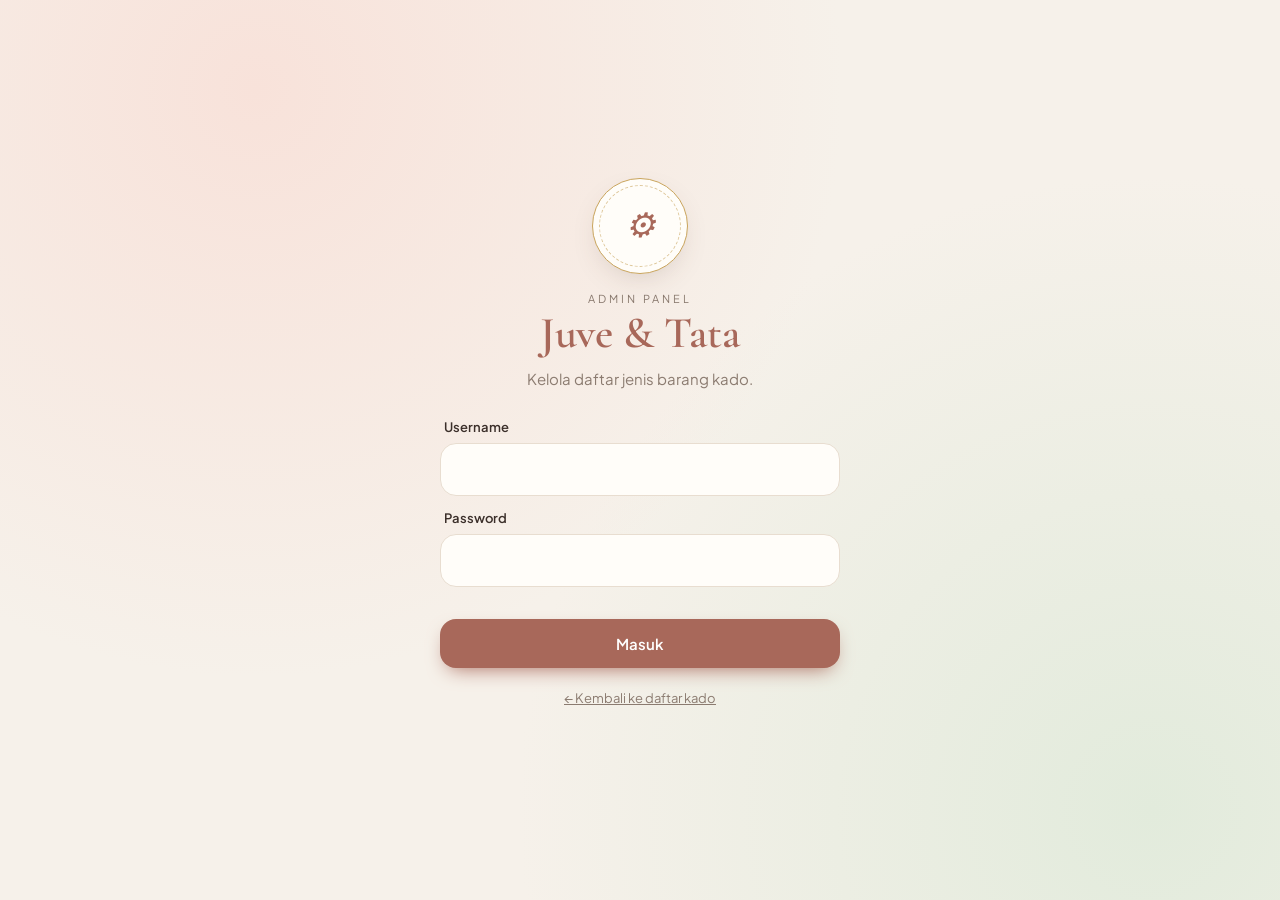
==== admin/index.html @ 886222eb "Wedding gift list Juve & Tata Co-Authored-By: Claude Opus 5.5 <noreply@anthropic.com>" ====
<!doctype html>
<html lang="id">
<head>
  <meta charset="utf-8">
  <meta name="viewport" content="width=device-width, initial-scale=1, viewport-fit=cover">
  <title>Admin · Gift Juve & Tata</title>
  <meta name="robots" content="noindex">
  <meta name="theme-color" content="#f6f1ea">
  <link rel="icon" href="data:image/svg+xml,<svg xmlns='http://www.w3.org/2000/svg' viewBox='0 0 100 100'><text y='.9em' font-size='90'>⚙️</text></svg>">
  <link rel="preconnect" href="https://fonts.googleapis.com">
  <link rel="preconnect" href="https://fonts.gstatic.com" crossorigin>
  <link href="https://fonts.googleapis.com/css2?family=Cormorant+Garamond:ital,wght@0,500;0,600;1,500&family=Plus+Jakarta+Sans:wght@400;500;600;700&display=swap" rel="stylesheet">
  <link rel="stylesheet" href="../assets/style.css">
</head>
<body>
  <section class="welcome" id="login">
    <form class="welcome-card" id="loginForm">
      <div class="monogram">⚙</div>
      <p class="eyebrow">Admin Panel</p>
      <h1>Juve &amp; Tata</h1>
      <p class="lead">Kelola daftar jenis barang kado.</p>
      <div class="form">
        <div class="field"><label for="u">Username</label><input class="input" id="u" autocomplete="username" required></div>
        <div class="field"><label for="p">Password</label><input class="input" id="p" type="password" autocomplete="current-password" required></div>
      </div>
      <button class="btn btn-primary btn-block" type="submit">Masuk</button>
      <p style="margin-top:18px"><a href="../" style="color:var(--muted);font-size:13px">← Kembali ke daftar kado</a></p>
    </form>
  </section>

  <main class="app hidden" id="app">
    <header class="top">
      <div class="brand"><p class="eyebrow">Admin Panel</p><h2>Gift List</h2></div>
      <button class="me" id="logout"><div class="avatar">JT</div><span>Keluar</span></button>
    </header>

    <div class="progress-card">
      <div class="ring" id="ring" data-label="0%"></div>
      <div><h3 id="progTitle">Memuat…</h3><p id="progSub"></p></div>
    </div>

    <div class="seg" id="tabs" style="margin-top:16px">
      <button data-tab="items" class="active">Daftar Barang</button>
      <button data-tab="settings">Pengaturan</button>
    </div>

    <section id="tab-items">
      <div class="toolbar">
        <label class="search">
          <svg width="18" height="18" viewBox="0 0 24 24" fill="none" stroke="currentColor" stroke-width="2.2" stroke-linecap="round"><circle cx="11" cy="11" r="7"/><path d="m20 20-3.5-3.5"/></svg>
          <input class="input" id="q" type="search" placeholder="Cari barang atau nama tamu…">
        </label>
      </div>
      <button class="btn btn-primary btn-block" id="addBtn" style="margin-top:0">＋ Tambah jenis barang</button>
      <div id="list"><div class="loading"><div class="spinner"></div>Memuat…</div></div>
    </section>

    <section id="tab-settings" class="hidden">
      <div class="panel">
        <h3><span class="status-dot" id="dot"></span><span id="connTitle"></span></h3>
        <p id="connSub"></p>
        <ol>
          <li>Buka <a href="https://github.com/settings/personal-access-tokens/new" target="_blank" rel="noopener">GitHub → Fine-grained token</a> (login sebagai <code>gift-wedding-juve-tata</code>).</li>
          <li>Repository access: <b>Only select repositories</b> → <code>gift-wedding-juve-tata.github.io</code>.</li>
          <li>Permissions → Repository → <b>Contents: Read and write</b>. Expiration: setelah acara selesai.</li>
          <li>Generate, salin token, tempel di bawah lalu Simpan.</li>
        </ol>
        <div class="form">
          <input class="input" id="tokenIn" type="password" placeholder="github_pat_…" autocomplete="off">
        </div>
        <button class="btn btn-primary btn-block" id="saveToken" style="margin-top:0">Simpan token</button>
        <p style="margin:12px 0 0">Setelah disimpan, situs butuh ±1 menit untuk ter-update.</p>
      </div>
      <div class="panel">
        <h3>Unduh data</h3>
        <p>Simpan salinan daftar kado + nama pemberi dalam format CSV (bisa dibuka di Excel).</p>
        <button class="btn btn-ghost btn-block" id="dlBtn" style="margin-top:0">⬇ Unduh gifts.csv</button>
      </div>
    </section>
  </main>

  <div id="sheetRoot"></div>

  <script src="../config.js"></script>
  <script>window.GIFT_BASE = "../";</script>
  <script src="../assets/store.js"></script>
  <script src="../assets/ui.js"></script>
  <script src="../assets/admin.js"></script>
</body>
</html>
---- assets/style.css ----
:root {
  --bg: #f6f1ea;
  --bg-deep: #ede4d8;
  --card: #fffdf9;
  --ink: #3b2f2a;
  --muted: #8b7b70;
  --line: #e8ddd0;
  --rose: #c48b7c;
  --rose-deep: #a8685a;
  --rose-soft: #f5e4de;
  --sage: #8fa58a;
  --sage-soft: #e6eee2;
  --gold: #c9a45c;
  --gold-soft: #f7ecd4;
  --shadow: 0 10px 30px -12px rgba(92, 64, 51, .25);
  --radius: 22px;
  --serif: "Cormorant Garamond", Georgia, serif;
  --sans: "Plus Jakarta Sans", system-ui, -apple-system, sans-serif;
}

* { box-sizing: border-box; -webkit-tap-highlight-color: transparent; }
html, body { margin: 0; }
body {
  font-family: var(--sans);
  color: var(--ink);
  background:
    radial-gradient(circle at 10% 0%, #f9e9e2 0, transparent 40%),
    radial-gradient(circle at 100% 30%, #e9efe4 0, transparent 35%),
    var(--bg);
  min-height: 100vh;
  -webkit-font-smoothing: antialiased;
}
button, input, select { font: inherit; color: inherit; }
button { cursor: pointer; border: 0; background: none; }
.hidden { display: none !important; }

.app { max-width: 560px; margin: 0 auto; padding: 0 16px 120px; }

/* ---------- Welcome ---------- */
.welcome {
  position: fixed; inset: 0; z-index: 50;
  display: grid; place-items: center; padding: 24px;
  background:
    radial-gradient(circle at 20% 10%, #f8e2da 0, transparent 45%),
    radial-gradient(circle at 90% 90%, #e2ebdc 0, transparent 45%),
    var(--bg);
  animation: fade .5s ease;
}
.welcome-card { width: 100%; max-width: 400px; text-align: center; }
.monogram {
  width: 96px; height: 96px; margin: 0 auto 18px; border-radius: 50%;
  display: grid; place-items: center;
  border: 1.5px solid var(--gold); color: var(--rose-deep);
  font-family: var(--serif); font-size: 34px; font-style: italic;
  background: var(--card); box-shadow: var(--shadow);
  position: relative;
}
.monogram::after { content: ""; position: absolute; inset: 6px; border-radius: 50%; border: 1px dashed var(--gold); opacity: .6; }
.eyebrow { text-transform: uppercase; letter-spacing: .28em; font-size: 11px; color: var(--muted); margin: 0 0 6px; }
.welcome h1 { font-family: var(--serif); font-weight: 600; font-size: 44px; line-height: 1; margin: 0 0 12px; color: var(--rose-deep); }
.welcome p.lead { color: var(--muted); margin: 0 0 28px; line-height: 1.6; font-size: 15px; }
.field { text-align: left; }
.field label { display: block; font-size: 13px; font-weight: 600; margin: 0 0 8px 4px; }
.input {
  width: 100%; padding: 15px 18px; border-radius: 16px;
  border: 1.5px solid var(--line); background: var(--card);
  outline: none; transition: border-color .2s, box-shadow .2s; font-size: 16px;
}
.input:focus { border-color: var(--rose); box-shadow: 0 0 0 4px var(--rose-soft); }
.btn {
  display: inline-flex; align-items: center; justify-content: center; gap: 8px;
  padding: 15px 22px; border-radius: 16px; font-weight: 600; font-size: 15px;
  transition: transform .15s, background .2s, opacity .2s;
}
.btn:active { transform: scale(.97); }
.btn:disabled { opacity: .5; pointer-events: none; }
.btn-primary { background: var(--rose-deep); color: #fff; box-shadow: 0 8px 20px -8px var(--rose-deep); }
.btn-primary:hover { background: #95594c; }
.btn-ghost { background: var(--bg-deep); color: var(--ink); }
.btn-danger { background: #f6e1de; color: #a5453a; }
.btn-block { width: 100%; margin-top: 14px; }

/* ---------- Header ---------- */
.top {
  display: flex; align-items: center; justify-content: space-between; gap: 12px;
  padding: 22px 0 8px;
}
.brand .eyebrow { margin: 0; }
.brand h2 { font-family: var(--serif); font-size: 32px; margin: 2px 0 0; font-weight: 600; color: var(--rose-deep); line-height: 1; }
.me {
  display: flex; align-items: center; gap: 8px;
  padding: 6px 12px 6px 6px; border-radius: 999px;
  background: var(--card); border: 1px solid var(--line); font-size: 13px; font-weight: 600;
  max-width: 50%;
}
.me span { overflow: hidden; text-overflow: ellipsis; white-space: nowrap; }
.avatar {
  width: 30px; height: 30px; border-radius: 50%; flex: none;
  display: grid; place-items: center; color: #fff; font-size: 13px; font-weight: 700;
  background: linear-gradient(135deg, var(--rose), var(--gold));
}

.hello { margin: 10px 0 18px; color: var(--muted); font-size: 14px; line-height: 1.6; }
.hello b { color: var(--ink); }

/* ---------- Progress ---------- */
.progress-card {
  display: flex; align-items: center; gap: 18px;
  padding: 18px 20px; border-radius: var(--radius);
  background: linear-gradient(135deg, #fff 0%, var(--rose-soft) 100%);
  border: 1px solid var(--line); box-shadow: var(--shadow);
}
.ring { --p: 0; width: 64px; height: 64px; flex: none; border-radius: 50%;
  background: conic-gradient(var(--rose-deep) calc(var(--p) * 1%), #ead8d0 0);
  display: grid; place-items: center; transition: --p .6s;
}
.ring::before { content: attr(data-label); width: 50px; height: 50px; border-radius: 50%; background: var(--card); display: grid; place-items: center; font-weight: 700; font-size: 13px; }
.progress-card h3 { margin: 0 0 4px; font-size: 15px; }
.progress-card p { margin: 0; color: var(--muted); font-size: 13px; line-height: 1.5; }

/* ---------- Toolbar ---------- */
.toolbar { position: sticky; top: 0; z-index: 10; padding: 14px 0 10px; margin: 0 -16px; padding-left: 16px; padding-right: 16px;
  background: linear-gradient(var(--bg) 80%, transparent); }
.search { position: relative; }
.search svg { position: absolute; left: 16px; top: 50%; transform: translateY(-50%); color: var(--muted); }
.search .input { padding-left: 46px; }
.chips { display: flex; gap: 8px; overflow-x: auto; padding: 12px 0 2px; scrollbar-width: none; }
.chips::-webkit-scrollbar { display: none; }
.chip {
  flex: none; padding: 9px 14px; border-radius: 999px; font-size: 13px; font-weight: 600;
  background: var(--card); border: 1px solid var(--line); color: var(--muted); white-space: nowrap;
  transition: all .2s;
}
.chip.active { background: var(--ink); color: #fff; border-color: var(--ink); }
.seg { display: flex; gap: 4px; padding: 4px; background: var(--bg-deep); border-radius: 14px; margin-top: 10px; }
.seg button { flex: 1; padding: 8px; border-radius: 10px; font-size: 13px; font-weight: 600; color: var(--muted); }
.seg button.active { background: var(--card); color: var(--ink); box-shadow: 0 2px 8px -4px rgba(0,0,0,.2); }

/* ---------- Bubbles ---------- */
.section-title { display: flex; align-items: center; gap: 10px; margin: 24px 4px 12px; font-family: var(--serif); font-size: 22px; font-weight: 600; }
.section-title small { font-family: var(--sans); font-size: 12px; color: var(--muted); font-weight: 500; margin-left: auto; }
.grid { display: grid; grid-template-columns: repeat(3, 1fr); gap: 10px; }
@media (max-width: 380px) { .grid { grid-template-columns: repeat(2, 1fr); } }

.bubble {
  position: relative; display: flex; flex-direction: column; align-items: center; text-align: center;
  padding: 16px 8px 12px; border-radius: 22px; min-height: 140px;
  background: var(--card); border: 1.5px solid var(--line);
  transition: transform .18s, box-shadow .2s, border-color .2s;
  animation: pop .35s ease both;
}
.bubble:hover { transform: translateY(-2px); box-shadow: var(--shadow); border-color: var(--rose); }
.bubble:active { transform: scale(.96); }
.bubble .ico {
  width: 54px; height: 54px; border-radius: 50%; display: grid; place-items: center;
  font-size: 26px; background: var(--rose-soft); margin-bottom: 10px;
}
.bubble .name { font-size: 13px; font-weight: 600; line-height: 1.3; }
.bubble .tag { margin-top: auto; padding-top: 8px; font-size: 11px; font-weight: 600; color: var(--sage); }

.bubble.taken { background: #f3eee8; border-style: dashed; }
.bubble.taken .ico { background: #e9e2da; filter: grayscale(.7); opacity: .75; }
.bubble.taken .name { color: var(--muted); text-decoration: line-through; text-decoration-color: rgba(139,123,112,.5); }
.bubble.taken .tag { color: var(--rose-deep); display: flex; align-items: center; gap: 4px; max-width: 100%; }
.bubble.taken .tag span { overflow: hidden; text-overflow: ellipsis; white-space: nowrap; }

.bubble.mine { background: var(--gold-soft); border: 1.5px solid var(--gold); }
.bubble.mine .ico { background: #fff; }
.bubble.mine .tag { color: #9a7631; }
.bubble.mine::before {
  content: "✓"; position: absolute; top: 8px; right: 8px; width: 20px; height: 20px; border-radius: 50%;
  background: var(--gold); color: #fff; font-size: 11px; display: grid; place-items: center; font-weight: 700;
}

.empty { text-align: center; color: var(--muted); padding: 48px 16px; font-size: 14px; }
.empty .big { font-size: 40px; margin-bottom: 8px; }

/* ---------- My gifts bar ---------- */
.mybar {
  position: fixed; left: 50%; bottom: 16px; transform: translateX(-50%); z-index: 20;
  width: calc(100% - 32px); max-width: 528px;
  display: flex; align-items: center; gap: 12px; padding: 12px 14px 12px 18px;
  border-radius: 20px; background: var(--ink); color: #fff; box-shadow: 0 16px 40px -12px rgba(0,0,0,.45);
  animation: up .35s ease;
}
.mybar .txt { flex: 1; font-size: 13px; line-height: 1.4; min-width: 0; }
.mybar .txt b { display: block; font-size: 14px; }
.mybar .txt span { opacity: .7; display: block; overflow: hidden; text-overflow: ellipsis; white-space: nowrap; }
.mybar .btn { padding: 10px 14px; background: var(--gold); color: var(--ink); font-size: 13px; }

/* ---------- Sheet ---------- */
.overlay { position: fixed; inset: 0; z-index: 40; background: rgba(40, 28, 22, .4); backdrop-filter: blur(3px); animation: fade .2s ease; }
.sheet {
  position: fixed; left: 50%; bottom: 0; transform: translateX(-50%); z-index: 41;
  width: 100%; max-width: 560px; max-height: 88vh; overflow-y: auto;
  background: var(--card); border-radius: 28px 28px 0 0; padding: 12px 22px 28px;
  animation: up .3s cubic-bezier(.2,.9,.3,1.1);
  text-align: center;
}
.sheet .grab { width: 44px; height: 5px; border-radius: 9px; background: var(--line); margin: 0 auto 18px; }
.sheet .ico-lg { width: 84px; height: 84px; border-radius: 50%; margin: 0 auto 14px; display: grid; place-items: center; font-size: 42px; background: var(--rose-soft); }
.sheet h3 { font-family: var(--serif); font-size: 28px; margin: 0 0 4px; font-weight: 600; }
.sheet .cat { font-size: 12px; text-transform: uppercase; letter-spacing: .18em; color: var(--muted); margin-bottom: 14px; }
.sheet p { color: var(--muted); line-height: 1.6; font-size: 14px; margin: 0 0 18px; }
.sheet .actions { display: flex; gap: 10px; }
.sheet .actions .btn { flex: 1; }
.sheet .note { background: var(--sage-soft); color: #556b51; border-radius: 14px; padding: 12px; font-size: 13px; text-align: left; margin-bottom: 16px; line-height: 1.5; }
.sheet .list { text-align: left; margin: 0 0 16px; padding: 0; list-style: none; }
.sheet .list li { display: flex; align-items: center; gap: 12px; padding: 10px 0; border-bottom: 1px solid var(--line); font-size: 14px; font-weight: 600; }
.sheet .list li .e { width: 38px; height: 38px; border-radius: 50%; display: grid; place-items: center; background: var(--gold-soft); font-size: 18px; }

/* ---------- Toast ---------- */
.toast {
  position: fixed; top: 16px; left: 50%; transform: translateX(-50%); z-index: 60;
  padding: 12px 18px; border-radius: 14px; background: var(--ink); color: #fff; font-size: 14px; font-weight: 500;
  box-shadow: var(--shadow); animation: down .3s ease; max-width: calc(100% - 32px); text-align: center;
}
.toast.err { background: #a5453a; }

.banner { margin: 12px 0 0; padding: 10px 14px; border-radius: 14px; font-size: 13px; background: var(--gold-soft); color: #7d5f24; line-height: 1.5; }

.footer { text-align: center; margin: 40px 0 0; color: var(--muted); font-size: 13px; line-height: 1.7; }
.footer .script { font-family: var(--serif); font-size: 22px; font-style: italic; color: var(--rose-deep); }

.spinner { width: 18px; height: 18px; border-radius: 50%; border: 2.5px solid rgba(255,255,255,.4); border-top-color: #fff; animation: spin .7s linear infinite; }
.loading { display: grid; place-items: center; padding: 60px 0; color: var(--muted); gap: 12px; font-size: 14px; }
.loading .spinner { border-color: var(--line); border-top-color: var(--rose-deep); width: 28px; height: 28px; }

@keyframes fade { from { opacity: 0; } }
@keyframes up { from { transform: translate(-50%, 100%); } }
@keyframes down { from { transform: translate(-50%, -20px); opacity: 0; } }
@keyframes pop { from { transform: scale(.92); opacity: 0; } }
@keyframes spin { to { transform: rotate(360deg); } }
@property --p { syntax: "<number>"; inherits: false; initial-value: 0; }

/* ---------- Admin ---------- */
.admin-row { display: flex; align-items: center; gap: 12px; padding: 12px 14px; background: var(--card); border: 1px solid var(--line); border-radius: 16px; margin-bottom: 8px; }
.admin-row .e { width: 40px; height: 40px; flex: none; border-radius: 50%; display: grid; place-items: center; background: var(--rose-soft); font-size: 20px; }
.admin-row .t { flex: 1; min-width: 0; }
.admin-row .t b { display: block; font-size: 14px; }
.admin-row .t span { font-size: 12px; color: var(--muted); }
.admin-row .t span.who { color: var(--rose-deep); font-weight: 600; }
.icon-btn { width: 36px; height: 36px; flex: none; border-radius: 12px; display: grid; place-items: center; background: var(--bg); color: var(--muted); font-size: 15px; }
.icon-btn:hover { background: var(--bg-deep); color: var(--ink); }
.form { text-align: left; display: grid; gap: 14px; margin-bottom: 18px; }
.emoji-pick { display: flex; flex-wrap: wrap; gap: 6px; margin-top: 8px; }
.emoji-pick button { width: 38px; height: 38px; border-radius: 10px; background: var(--bg); font-size: 18px; }
.emoji-pick button:hover { background: var(--rose-soft); }
.panel { background: var(--card); border: 1px solid var(--line); border-radius: var(--radius); padding: 20px; margin-top: 16px; }
.panel h3 { margin: 0 0 6px; font-size: 16px; }
.panel p { color: var(--muted); font-size: 13px; line-height: 1.6; margin: 0 0 14px; }
.panel ol { color: var(--muted); font-size: 13px; line-height: 1.7; padding-left: 18px; margin: 0 0 14px; }
.panel code { background: var(--bg); padding: 1px 6px; border-radius: 6px; font-size: 12px; color: var(--ink); }
.status-dot { display: inline-block; width: 8px; height: 8px; border-radius: 50%; margin-right: 6px; background: var(--sage); }
.status-dot.off { background: #c9564a; }
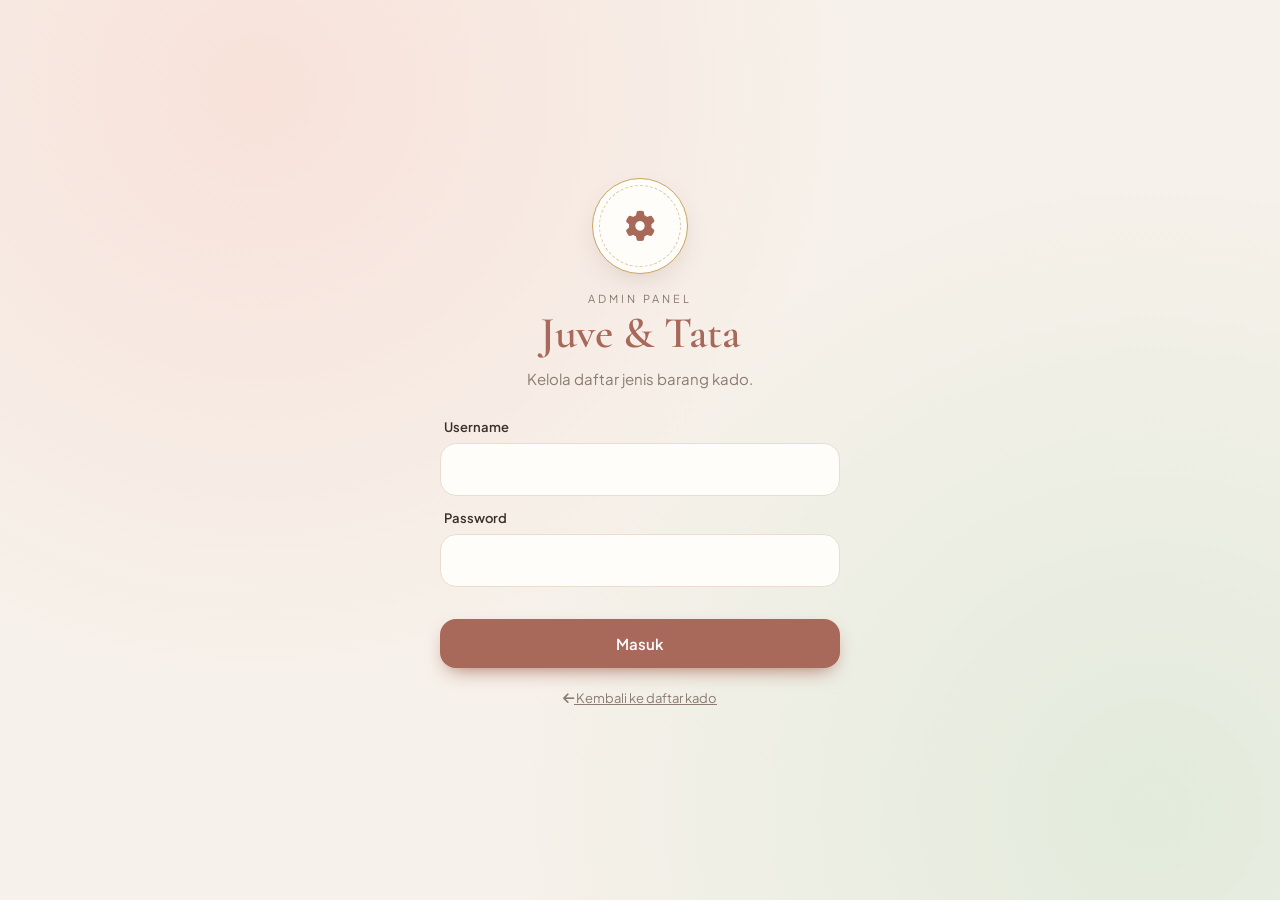
==== commit 16055868: "Ganti emoji dengan ikon Font Awesome, tambah animasi layar sambutan Co-Authored-By: Claude Opus 5.5 " ====
--- a/admin/index.html
+++ b/admin/index.html
@@ -6,16 +6,17 @@
   <title>Admin · Gift Juve & Tata</title>
   <meta name="robots" content="noindex">
   <meta name="theme-color" content="#f6f1ea">
-  <link rel="icon" href="data:image/svg+xml,<svg xmlns='http://www.w3.org/2000/svg' viewBox='0 0 100 100'><text y='.9em' font-size='90'>⚙️</text></svg>">
+  <link rel="icon" href="data:image/svg+xml,<svg xmlns='http://www.w3.org/2000/svg' viewBox='0 0 24 24'><path fill='%23a8685a' d='M12 21s-7.5-4.6-9.6-9.2C.9 8.4 3 4.5 6.7 4.5c2.1 0 3.6 1.2 4.3 2.4.7-1.2 2.2-2.4 4.3-2.4 3.7 0 5.8 3.9 4.3 7.3C19.5 16.4 12 21 12 21z'/></svg>">
   <link rel="preconnect" href="https://fonts.googleapis.com">
   <link rel="preconnect" href="https://fonts.gstatic.com" crossorigin>
   <link href="https://fonts.googleapis.com/css2?family=Cormorant+Garamond:ital,wght@0,500;0,600;1,500&family=Plus+Jakarta+Sans:wght@400;500;600;700&display=swap" rel="stylesheet">
+  <link rel="stylesheet" href="https://cdnjs.cloudflare.com/ajax/libs/font-awesome/6.5.2/css/all.min.css">
   <link rel="stylesheet" href="../assets/style.css">
 </head>
 <body>
   <section class="welcome" id="login">
     <form class="welcome-card" id="loginForm">
-      <div class="monogram">⚙</div>
+      <div class="monogram"><i class="fa-solid fa-gear"></i></div>
       <p class="eyebrow">Admin Panel</p>
       <h1>Juve &amp; Tata</h1>
       <p class="lead">Kelola daftar jenis barang kado.</p>
@@ -24,7 +25,7 @@
         <div class="field"><label for="p">Password</label><input class="input" id="p" type="password" autocomplete="current-password" required></div>
       </div>
       <button class="btn btn-primary btn-block" type="submit">Masuk</button>
-      <p style="margin-top:18px"><a href="../" style="color:var(--muted);font-size:13px">← Kembali ke daftar kado</a></p>
+      <p style="margin-top:18px"><a href="../" style="color:var(--muted);font-size:13px"><i class="fa-solid fa-arrow-left"></i> Kembali ke daftar kado</a></p>
     </form>
   </section>
 
@@ -51,7 +52,7 @@
           <input class="input" id="q" type="search" placeholder="Cari barang atau nama tamu…">
         </label>
       </div>
-      <button class="btn btn-primary btn-block" id="addBtn" style="margin-top:0">＋ Tambah jenis barang</button>
+      <button class="btn btn-primary btn-block" id="addBtn" style="margin-top:0"><i class="fa-solid fa-plus"></i> Tambah jenis barang</button>
       <div id="list"><div class="loading"><div class="spinner"></div>Memuat…</div></div>
     </section>
 
@@ -74,7 +75,7 @@
       <div class="panel">
         <h3>Unduh data</h3>
         <p>Simpan salinan daftar kado + nama pemberi dalam format CSV (bisa dibuka di Excel).</p>
-        <button class="btn btn-ghost btn-block" id="dlBtn" style="margin-top:0">⬇ Unduh gifts.csv</button>
+        <button class="btn btn-ghost btn-block" id="dlBtn" style="margin-top:0"><i class="fa-solid fa-download"></i> Unduh gifts.csv</button>
       </div>
     </section>
   </main>
--- a/assets/style.css
+++ b/assets/style.css
@@ -253,3 +253,107 @@
 .panel code { background: var(--bg); padding: 1px 6px; border-radius: 6px; font-size: 12px; color: var(--ink); }
 .status-dot { display: inline-block; width: 8px; height: 8px; border-radius: 50%; margin-right: 6px; background: var(--sage); }
 .status-dot.off { background: #c9564a; }
+
+/* ---------- Ikon (Font Awesome) ---------- */
+.bubble .ico, .sheet .ico-lg, .admin-row .e, .sheet .list li .e { color: var(--rose-deep); }
+.bubble .ico { font-size: 22px; }
+.sheet .ico-lg { font-size: 34px; }
+.admin-row .e, .sheet .list li .e { font-size: 16px; }
+.bubble.taken .ico { color: var(--muted); }
+.bubble.mine .ico { color: #9a7631; }
+.bubble .tag i { font-size: 10px; margin-right: 2px; }
+.section-title > i { color: var(--rose); font-size: 17px; }
+.chip i { margin-right: 4px; font-size: 12px; }
+.chip.active i { color: var(--gold); }
+.toast { display: flex; align-items: center; gap: 10px; }
+.toast i { color: var(--gold); }
+.toast.err i { color: #fff; }
+.empty .big { color: var(--rose); font-size: 34px; }
+.note i { margin-right: 4px; }
+.footer .script i { font-size: 15px; vertical-align: middle; }
+.emoji-pick button { color: var(--muted); font-size: 15px; transition: all .15s; }
+.emoji-pick button.on { background: var(--rose-deep); color: #fff; }
+.monogram i { font-size: 30px; }
+
+/* ---------- Animasi layar sambutan ---------- */
+.intro { overflow: hidden; }
+.intro .welcome-card { position: relative; z-index: 2; }
+.intro .monogram { border: 0; background: var(--card); width: 112px; height: 112px; animation: mono-in .9s cubic-bezier(.2,.9,.3,1.2) both, float 5s ease-in-out 1.4s infinite; }
+.intro .monogram::after { display: none; }
+.intro .monogram svg { position: absolute; inset: -4px; width: calc(100% + 8px); height: calc(100% + 8px); transform: rotate(-90deg); }
+.intro .monogram .draw { fill: none; stroke: var(--gold); stroke-width: 1.4; stroke-dasharray: 352; stroke-dashoffset: 352; animation: draw 1.6s ease .2s forwards; }
+.intro .monogram .d2 { stroke-dasharray: 4 5; stroke-dashoffset: 0; opacity: 0; animation: fade-in .8s ease 1.1s forwards, spin-slow 40s linear 1.1s infinite; transform-origin: 60px 60px; }
+.mono-text { font-family: var(--serif); font-size: 38px; font-style: italic; color: var(--rose-deep); opacity: 0; animation: rise .8s ease .7s forwards; }
+.mono-text em { color: var(--gold); font-size: 30px; margin: 0 1px; }
+.spark { position: absolute; color: var(--gold); font-size: 10px; opacity: 0; animation: twinkle 2.6s ease-in-out infinite; }
+.spark.s1 { top: -6px; right: 4px; animation-delay: 1.4s; }
+.spark.s2 { bottom: 6px; left: -10px; font-size: 7px; animation-delay: 2.1s; }
+.spark.s3 { top: 30%; right: -16px; font-size: 6px; animation-delay: 2.8s; }
+
+.intro .anim { opacity: 0; animation: rise .8s cubic-bezier(.2,.8,.2,1) forwards; }
+.intro .a1 { animation-delay: .9s; }
+.intro .a2 { animation-delay: 1.5s; }
+.intro .a3 { animation-delay: 1.7s; }
+.intro .a4 { animation-delay: 1.9s; }
+.intro .a5 { animation-delay: 2.05s; }
+.intro .eyebrow.anim { animation-name: rise, track; animation-duration: .8s, 1.4s; }
+.split .ch { display: inline-block; opacity: 0; transform: translateY(24px) rotate(6deg); filter: blur(4px); animation: letter .7s cubic-bezier(.2,.9,.3,1.2) forwards; }
+.split .amp { color: var(--gold); font-style: italic; }
+
+.divider { display: flex; align-items: center; justify-content: center; gap: 10px; margin: -2px 0 16px; color: var(--rose); font-size: 11px; }
+.divider span { height: 1px; width: 56px; background: linear-gradient(90deg, transparent, var(--gold)); }
+.divider span:last-child { transform: scaleX(-1); }
+.divider i { animation: beat 1.6s ease-in-out 2.4s infinite; }
+
+.input-wrap { position: relative; }
+.input-wrap i { position: absolute; left: 18px; top: 50%; transform: translateY(-50%); color: var(--muted); transition: color .2s; }
+.input-wrap .input { padding-left: 46px; }
+.input-wrap:focus-within i { color: var(--rose-deep); }
+.shake { animation: shake .4s ease; }
+
+.shine { position: relative; overflow: hidden; }
+.shine::after { content: ""; position: absolute; top: 0; left: -60%; width: 40%; height: 100%; background: linear-gradient(100deg, transparent, rgba(255,255,255,.35), transparent); transform: skewX(-20deg); animation: shine 3.2s ease-in-out 2.8s infinite; }
+.btn i.fa-arrow-right { transition: transform .2s; }
+.btn:hover i.fa-arrow-right { transform: translateX(4px); }
+
+.petals { position: absolute; inset: 0; pointer-events: none; z-index: 1; }
+.petal { position: absolute; top: -40px; color: var(--rose); opacity: .0; animation: fall linear infinite; }
+.blob { position: absolute; border-radius: 50%; filter: blur(40px); opacity: .55; z-index: 0; animation: drift 14s ease-in-out infinite alternate; }
+.blob.b1 { width: 260px; height: 260px; background: #f3cfc3; top: -60px; left: -80px; }
+.blob.b2 { width: 300px; height: 300px; background: #d5e2cf; bottom: -90px; right: -100px; animation-delay: -7s; }
+
+/* Keluar dari layar sambutan & masuk ke aplikasi */
+.welcome.leaving { animation: curtain .8s cubic-bezier(.7,0,.3,1) forwards; }
+.welcome.leaving .welcome-card { animation: card-out .5s ease forwards; }
+.app.enter > * { opacity: 0; animation: rise .7s cubic-bezier(.2,.8,.2,1) forwards; }
+.app.enter > *:nth-child(1) { animation-delay: .15s; }
+.app.enter > *:nth-child(2) { animation-delay: .25s; }
+.app.enter > *:nth-child(3) { animation-delay: .35s; }
+.app.enter > *:nth-child(n+4) { animation-delay: .45s; }
+
+@keyframes draw { to { stroke-dashoffset: 0; } }
+@keyframes fade-in { to { opacity: .7; } }
+@keyframes spin-slow { to { transform: rotate(360deg); } }
+@keyframes mono-in { from { transform: scale(.4); opacity: 0; } }
+@keyframes float { 50% { transform: translateY(-6px); } }
+@keyframes rise { from { opacity: 0; transform: translateY(18px); } to { opacity: 1; transform: none; } }
+@keyframes track { from { letter-spacing: .6em; } to { letter-spacing: .28em; } }
+@keyframes letter { to { opacity: 1; transform: none; filter: none; } }
+@keyframes twinkle { 0%, 100% { opacity: 0; transform: scale(.4) rotate(0); } 50% { opacity: 1; transform: scale(1) rotate(90deg); } }
+@keyframes beat { 0%, 100% { transform: scale(1); } 15% { transform: scale(1.3); } 30% { transform: scale(1); } 45% { transform: scale(1.18); } }
+@keyframes shine { 0% { left: -60%; } 40%, 100% { left: 130%; } }
+@keyframes shake { 20%, 60% { transform: translateX(-6px); } 40%, 80% { transform: translateX(6px); } }
+@keyframes fall {
+  0% { transform: translate(0, 0) rotate(0); opacity: 0; }
+  10% { opacity: var(--o, .5); }
+  90% { opacity: var(--o, .5); }
+  100% { transform: translate(var(--dx, 40px), 110vh) rotate(var(--rot, 360deg)); opacity: 0; }
+}
+@keyframes drift { to { transform: translate(40px, 30px) scale(1.1); } }
+@keyframes curtain { 0% { opacity: 1; } 60% { opacity: 1; clip-path: circle(150% at 50% 50%); } 100% { opacity: 0; clip-path: circle(0% at 50% 50%); } }
+@keyframes card-out { to { opacity: 0; transform: translateY(-20px) scale(.96); } }
+
+@media (prefers-reduced-motion: reduce) {
+  *, *::before, *::after { animation-duration: .01ms !important; animation-delay: 0s !important; animation-iteration-count: 1 !important; }
+  .petals { display: none; }
+}
